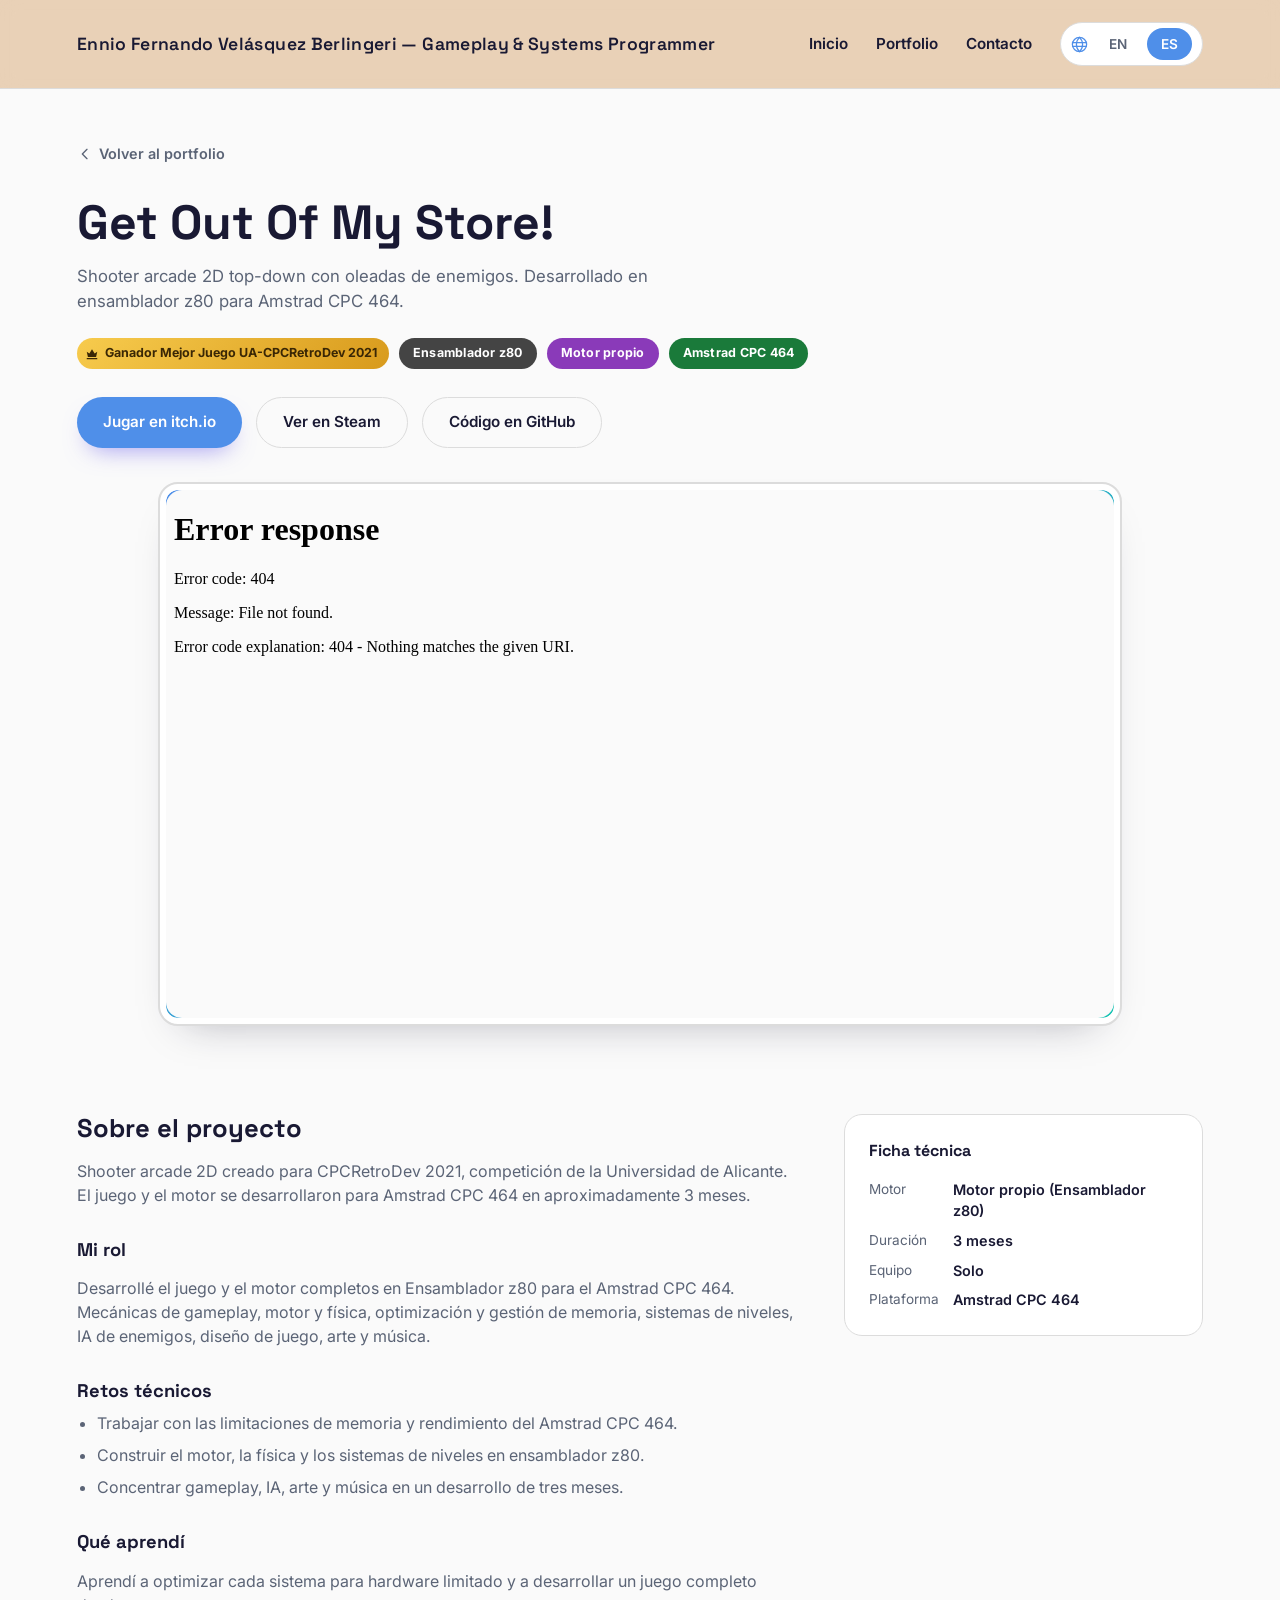
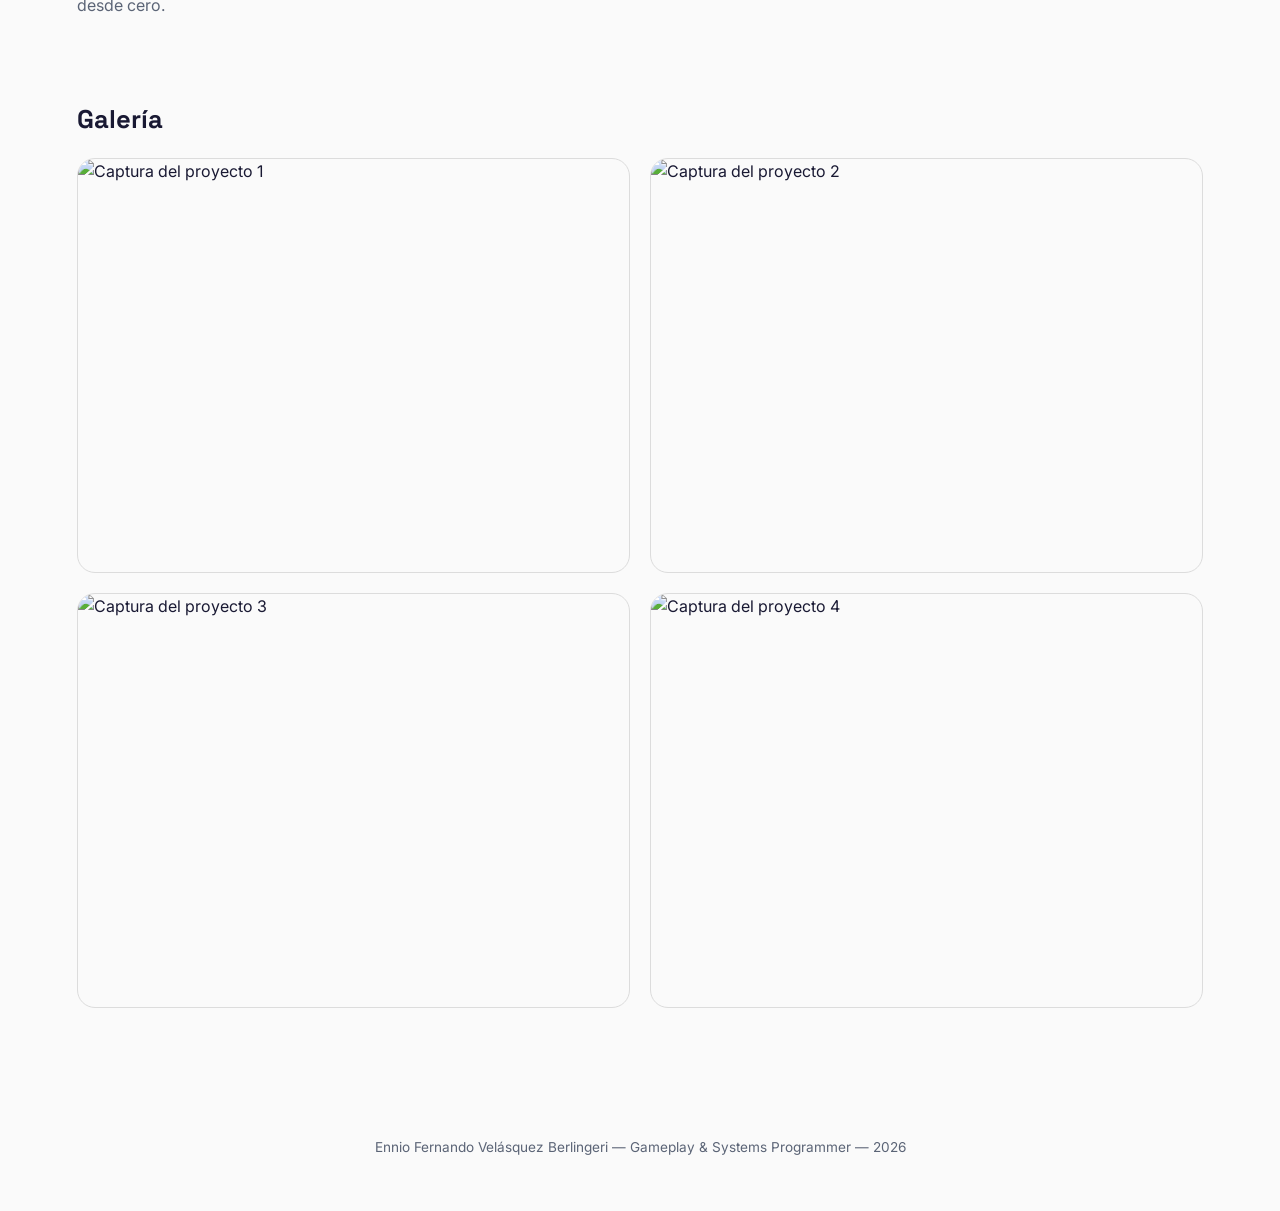
==== project/get-out-of-my-store.html @ 0bcb8247 "game templates" ====
<!DOCTYPE html>
<html lang="es">
<head>
<meta charset="UTF-8">
<meta name="viewport" content="width=device-width, initial-scale=1.0">
<title>Get Out Of My Store! — Ennio F. Velásquez</title>
<link rel="preconnect" href="https://fonts.googleapis.com">
<link rel="preconnect" href="https://fonts.gstatic.com" crossorigin>
<link href="https://fonts.googleapis.com/css2?family=Space+Grotesk:wght@500;600;700&family=Inter:wght@400;500;600&display=swap" rel="stylesheet">
<link rel="stylesheet" href="../style.css">
</head>
<body>

  <header class="topbar">
    <span class="topbar-name">Ennio Fernando Velásquez Berlingeri — Gameplay & Systems Programmer</span>
    <div class="topbar-right">
      <nav class="topbar-nav">
        <a href="../index.html#inicio" data-i18n="nav.inicio">Inicio</a>
        <a href="../index.html#portfolio" data-i18n="nav.portfolio">Portfolio</a>
        <a href="../index.html#contacto" data-i18n="nav.contacto">Contacto</a>
      </nav>
      <div class="lang-switch" role="group" aria-label="Selector de idioma">
        <svg class="lang-icon" viewBox="0 0 24 24" aria-hidden="true">
          <circle cx="12" cy="12" r="9"/>
          <path d="M12 3c2.5 2.4 3.9 5.6 3.9 9s-1.4 6.6-3.9 9c-2.5-2.4-3.9-5.6-3.9-9s1.4-6.6 3.9-9z"/>
          <path d="M3.3 9.5h17.4M3.3 14.5h17.4"/>
        </svg>
        <button type="button" class="lang-option is-active" data-lang="en">EN</button>
        <button type="button" class="lang-option" data-lang="es">ES</button>
      </div>
    </div>
  </header>

  <main>
    <section class="project-hero">
      <a class="back-link" href="../index.html#portfolio">
        <svg class="back-icon" viewBox="0 0 24 24" aria-hidden="true"><path d="M15 5l-7 7 7 7" fill="none" stroke="currentColor" stroke-width="2" stroke-linecap="round" stroke-linejoin="round"/></svg>
        <span data-i18n="project.goms.back">Volver al portfolio</span>
      </a>

      <h1 class="project-title" data-i18n="project.goms.title">Get Out Of My Store!</h1>
      <p class="project-tagline" data-i18n="project.goms.tagline">[¡Ganador al Mejor Juego UA en CPCRetroDev 2021! Shooter arcade 2D top-down con oleadas de enemigos.]</p>

      <div class="project-meta">
        <span class="project-award">
          <svg class="badge-icon" viewBox="0 0 24 24" aria-hidden="true"><path d="M3 19h18v2H3v-2zM3 8l4.5 3L12 4l4.5 7L21 8l-2 9H5L3 8z"/></svg>
          <span data-i18n="project.goms.award">Ganador del Mejor Juego UA en CPCRetroDev 2021</span>
        </span>
        <span class="tech-tag" style="background: #444444;" data-i18n="project.goms.badge">Ensamblador z80</span>
        <span class="tech-tag" style="background: #8a3ab9;">Motor propio</span>
        <span class="tech-tag" style="background: #1a7a3a;">Amstrad CPC 464</span>
      </div>

      <div class="project-links">
        <a class="btn btn-primary" href="#" target="_blank" rel="noopener" data-i18n="project.goms.link.itch">Jugar en itch.io</a>
        <a class="btn btn-outline" href="#" target="_blank" rel="noopener" data-i18n="project.goms.link.steam">Ver en Steam</a>
        <a class="btn btn-outline" href="#" target="_blank" rel="noopener" data-i18n="project.goms.link.github">Código en GitHub</a>
      </div>
    </section>

    <section class="project-video">
      <div class="video-frame">
        <iframe
          src="[LINK_VIDEO_YOUTUBE_EMBED]"
          title="Vídeo del proyecto"
          frameborder="0"
          allow="accelerometer; autoplay; clipboard-write; encrypted-media; gyroscope; picture-in-picture"
          allowfullscreen>
        </iframe>
      </div>
    </section>

    <section class="project-body">
      <div class="project-main">
        <h2 data-i18n="project.goms.about.heading">Sobre el proyecto</h2>
        <p data-i18n="project.goms.about.body">[Párrafo de introducción: qué es el juego, en qué contexto lo hiciste (CPCRetroDev 2021, competición de la UA), y cuánto duró el desarrollo (3 meses).]</p>

        <h3 data-i18n="project.goms.role.heading">Mi rol</h3>
        <p data-i18n="project.goms.role.body">[Desarrollé el juego y el motor completos en Ensamblador z80 para el Amstrad CPC 464. Mecánicas de gameplay, motor y física, optimización y gestión de memoria, sistemas de niveles, IA de enemigos, diseño de juego, arte y música.]</p>

        <h3 data-i18n="project.goms.challenges.heading">Retos técnicos</h3>
        <ul class="project-list">
          <li data-i18n="project.goms.challenges.item1">[Reto 1 — el problema y cómo lo resolviste.]</li>
          <li data-i18n="project.goms.challenges.item2">[Reto 2 — idem.]</li>
          <li data-i18n="project.goms.challenges.item3">[Reto 3 — idem.]</li>
        </ul>

        <h3 data-i18n="project.goms.learned.heading">Qué aprendí</h3>
        <p data-i18n="project.goms.learned.body">[Reflexión breve: qué harías distinto, qué te llevaste para el siguiente proyecto.]</p>
      </div>

      <aside class="project-side">
        <div class="side-card">
          <h4 data-i18n="project.goms.facts.heading">Ficha técnica</h4>
          <dl class="side-facts">
            <dt data-i18n="project.goms.facts.engine.label">Motor</dt>
            <dd data-i18n="project.goms.facts.engine.value">Motor propio (Assembly z80)</dd>
            <dt data-i18n="project.goms.facts.duration.label">Duración</dt>
            <dd data-i18n="project.goms.facts.duration.value">3 meses</dd>
            <dt data-i18n="project.goms.facts.team.label">Equipo</dt>
            <dd data-i18n="project.goms.facts.team.value">Solo</dd>
            <dt data-i18n="project.goms.facts.platform.label">Plataforma</dt>
            <dd data-i18n="project.goms.facts.platform.value">Amstrad CPC 464</dd>
          </dl>
        </div>
      </aside>
    </section>

    <section class="project-gallery">
      <h2 data-i18n="project.goms.gallery.heading">Galería</h2>
      <div class="gallery-grid">
        <img src="[IMAGEN_1]" alt="Captura del proyecto 1" data-i18n-alt="project.goms.gallery.alt1">
        <img src="[IMAGEN_2]" alt="Captura del proyecto 2" data-i18n-alt="project.goms.gallery.alt2">
        <img src="[IMAGEN_3]" alt="Captura del proyecto 3" data-i18n-alt="project.goms.gallery.alt3">
        <img src="[IMAGEN_4]" alt="Captura del proyecto 4" data-i18n-alt="project.goms.gallery.alt4">
      </div>
    </section>
  </main>

  <footer class="site-footer">
    <p data-i18n="footer.text">Ennio — Game Developer</p>
  </footer>

  <script src="../layout.js"></script>
  <script src="../translations.js"></script>
  <script src="../i18n.js"></script>

</body>
</html>
---- style.css ----
:root {
  --bg: #fafafa;
  --surface: #ffffff;
  --ink: #191933;
  --ink-soft: #5b6476;
  --accent: #4f8fe9;
  --accent-ink: #ffffff;
  --accent-2: #17c3b2;
  --border: #dcdcdc;
  --shadow: 0 20px 40px -24px rgba(25, 25, 51, 0.35);
  --radius: 18px;
  --header-h: 84px;
  --font-display: "Space Grotesk", sans-serif;
  --font-body: "Inter", sans-serif;
}

* {
  box-sizing: border-box;
}

html {
  scroll-behavior: smooth;
}

body {
  margin: 0;
  background: var(--bg);
  color: var(--ink);
  font-family: var(--font-body);
  line-height: 1.5;
}

img {
  max-width: 100%;
  display: block;
}

a {
  color: inherit;
}

h1, h2, h3 {
  font-family: var(--font-display);
  margin: 0;
  line-height: 1.15;
}

.mailto {
  color: var(--accent);
  font-weight: 600;
  line-height: 42px;
  vertical-align: middle;
  position: relative;
  left: 56px;
}

/* ---------- Topbar ---------- */

.topbar {
  position: sticky;
  top: 0;
  z-index: 10;
  display: flex;
  align-items: center;
  justify-content: space-between;
  padding: 22px 6vw;
  background: rgb(216 168 116 / 50%);
  backdrop-filter: blur(10px);
  border-bottom: 1px solid var(--border);
}

.topbar-name {
  font-family: var(--font-display);
  font-weight: 600;
  font-size: 1.1rem;
  letter-spacing: 0.02em;
}

.topbar-right {
  display: flex;
  align-items: center;
  gap: 28px;
}

.topbar-nav {
  display: flex;
  gap: 28px;
}

.topbar-nav a {
  text-decoration: none;
  color: var(--ink);
  font-size: 0.95rem;
  font-weight: 600;
  transition: color 0.2s ease;
}

.topbar-nav a:hover {
  color: var(--accent);
}

/* ---------- Selector de idioma ---------- */

.lang-switch {
  display: flex;
  align-items: center;
  gap: 6px;
  padding: 5px 10px 5px 9px;
  border-radius: 999px;
  background: var(--surface);
  border: 1px solid var(--border);
}

.lang-icon {
  width: 19px;
  height: 19px;
  flex-shrink: 0;
  fill: none;
  stroke: var(--accent);
  stroke-width: 1.6;
  stroke-linecap: round;
}

.lang-option {
  border: none;
  background: transparent;
  padding: 8px 14px;
  border-radius: 999px;
  font-family: var(--font-body);
  font-size: 0.85rem;
  font-weight: 600;
  color: var(--ink-soft);
  cursor: pointer;
  transition: background 0.2s ease, color 0.2s ease;
}

.lang-option:hover {
  color: var(--ink);
}

.lang-option.is-active {
  background: var(--accent);
  color: var(--accent-ink);
}

/* ---------- Hero ---------- */

.hero {
  display: flex;
  align-items: center;
  gap: 1vw;
  padding: 3vh 6vw 10vh;
  min-height: 82vh;
  scroll-margin-top: var(--header-h);
}

.hero-text {
  flex: 1 1 400px;
  animation: rise 0.8s ease both;
}

.hero-text h1 {
  font-size: clamp(2.2rem, 4vw, 3.4rem);
  max-width: 14ch;
  color: var(--ink);
}

.hero-subtitle {
  margin-top: 24px;
  max-width: 46ch;
  font-size: 1.08rem;
  color: var(--ink-soft);
}

.hero-actions-wrap {
  margin-top: 34px;
  display: flex;
  align-items: center;
  gap: 20px;
}

.avatar-thumb {
  width: 128px;
  height: 128px;
  border-radius: 50%;
  object-fit: cover;
  border: 3px solid var(--surface);
  box-shadow: var(--shadow);
  flex-shrink: 0;
}

.hero-actions {
  display: flex;
  gap: 16px;
  flex-wrap: wrap;
}

.hero-media {
  flex: 1.3 1 576px;
  animation: rise 0.8s 0.15s ease both;
}

.video-frame {
  position: relative;
  border-radius: var(--radius);
  overflow: hidden;
  aspect-ratio: 16 / 9;
  box-shadow: var(--shadow);
  border: 6px solid var(--surface);
  outline: 2px solid var(--border);
}

.video-title {
  width: 100%;
  text-align: center;
  justify-content: center;
  padding: 10px;
}

.video-frame::before {
  content: "";
  position: absolute;
  inset: -6px;
  border-radius: calc(var(--radius) + 4px);
  padding: 6px;
  background: linear-gradient(135deg, var(--accent), var(--accent-2));
  -webkit-mask: linear-gradient(#000 0 0) content-box, linear-gradient(#000 0 0);
  -webkit-mask-composite: xor;
  mask-composite: exclude;
  z-index: -1;
}

.video-frame iframe {
  width: 100%;
  height: 100%;
  border: 0;
  display: block;
}

@keyframes rise {
  from { opacity: 0; transform: translateY(18px); }
  to { opacity: 1; transform: translateY(0); }
}

/* ---------- Buttons ---------- */

.btn {
  display: inline-flex;
  align-items: center;
  justify-content: center;
  gap: 9px;
  padding: 13px 26px;
  border-radius: 999px;
  font-weight: 600;
  font-size: 0.95rem;
  text-decoration: none;
  transition: transform 0.2s ease, box-shadow 0.2s ease, background 0.2s ease;
  cursor: pointer;
  border: none;
}

.btn-icon {
  width: 17px;
  height: 17px;
  fill: currentColor;
  flex-shrink: 0;
}

.btn-primary {
  background: var(--accent);
  color: var(--accent-ink);
  box-shadow: 0 12px 24px -12px rgba(91, 79, 233, 0.6);
}

.btn-primary:hover {
  transform: translateY(-2px);
  box-shadow: 0 16px 28px -12px rgba(91, 79, 233, 0.75);
}

.btn-outline {
  background: transparent;
  color: var(--ink);
  border: 1.5px solid var(--border);
}

.btn-outline:hover {
  border-color: var(--accent);
  color: var(--accent);
  transform: translateY(-2px);
}

/* ---------- Portfolio ---------- */

.portfolio {
  padding: 6vh 6vw 10vh;
  scroll-margin-top: var(--header-h);
}

.portfolio h2 {
  font-size: clamp(1.8rem, 2.6vw, 2.4rem);
  margin-bottom: 40px;
}

.grid {
  display: grid;
  grid-template-columns: repeat(4, 1fr);
  gap: 28px;
}

.card {
  background: var(--surface);
  border-radius: var(--radius);
  overflow: hidden;
  border: 1px solid var(--border);
  transition: transform 0.25s ease, box-shadow 0.25s ease, border-color 0.25s ease;
  display: flex;
  flex-direction: column;
  text-decoration: none;
  color: inherit;
  cursor: pointer;
}

.card:hover {
  transform: translateY(-6px);
  box-shadow: var(--shadow);
  border-color: var(--accent);
}

.card:focus-visible {
  outline: 3px solid var(--accent);
  outline-offset: 3px;
}

.card-image {
  position: relative;
  aspect-ratio: 4 / 3;
  overflow: hidden;
}

.badge-winner {
  position: absolute;
  top: 14px;
  left: 14px;
  z-index: 2;
  display: inline-flex;
  align-items: center;
  gap: 6px;
  padding: 6px 12px 6px 8px;
  border-radius: 999px;
  background: linear-gradient(135deg, #f7cb4d, #d89a1c);
  color: #3a2705;
  font-size: 0.85rem;
  font-weight: 600;
  box-shadow: 0 10px 18px -10px rgba(0, 0, 0, 0.45);
}

.badge-icon {
  width: 14px;
  height: 14px;
  flex-shrink: 0;
  fill: #3a2705;
}

.badge-tag {
  position: absolute;
  bottom: 14px;
  right: 14px;
  z-index: 2;
  padding: 5px 12px;
  border-radius: 999px;
  font-size: 1rem;
  font-weight: 700;
  letter-spacing: 0.02em;
  color: #ffffff;
  box-shadow: 0 8px 16px -8px rgba(0, 0, 0, 0.45);
}

.badge-tag-secondary {
  right: auto;
  right: 82px;
}

.card-image img {
  width: 100%;
  height: 100%;
  object-fit: cover;
  transition: transform 0.4s ease;
}

.card:hover .card-image img {
  transform: scale(1.06);
}

.card-body {
  padding: 18px 20px 22px;
}

.card-body h3 {
  font-size: 1.05rem;
  margin-bottom: 8px;
}

.card-body p {
  margin: 0;
  font-size: 0.92rem;
  color: var(--ink-soft);
}

/* ---------- Contact ---------- */

.contact {
  padding: 6vh 6vw 12vh;
  scroll-margin-top: var(--header-h);
}

.contact-inner {
  max-width: 560px;
  margin: 0 auto;
  background: var(--surface);
  border: 1px solid var(--border);
  border-radius: var(--radius);
  padding: 48px clamp(24px, 5vw, 56px);
  text-align: center;
}

.contact h2 {
  font-size: clamp(1.8rem, 2.6vw, 2.2rem);
}

.contact-subtitle {
  margin-top: 12px;
  color: var(--ink-soft);
}

.contact-form {
  margin-top: 32px;
  display: flex;
  flex-direction: column;
  gap: 18px;
  text-align: left;
}

.field {
  display: flex;
  flex-direction: column;
  gap: 8px;
}

.field label {
  font-size: 0.85rem;
  font-weight: 500;
  color: var(--ink-soft);
}

.field input,
.field textarea {
  font-family: var(--font-body);
  font-size: 0.95rem;
  padding: 12px 14px;
  border-radius: 10px;
  border: 1.5px solid var(--border);
  background: var(--bg);
  color: var(--ink);
  resize: vertical;
  transition: border-color 0.2s ease, box-shadow 0.2s ease;
}

.field input:focus,
.field textarea:focus {
  outline: none;
  border-color: var(--accent);
  box-shadow: 0 0 0 4px rgba(91, 79, 233, 0.15);
}

.field input.field-invalid,
.field textarea.field-invalid {
  border-color: #d6455a;
}

.field-error {
  font-size: 0.78rem;
  color: #d6455a;
}

.form-status {
  margin: 4px 0 0;
  font-size: 0.9rem;
  min-height: 1.2em;
}

.form-status--success {
  color: var(--accent-2);
  font-weight: 600;
}

.contact-form .btn {
  align-self: flex-start;
  margin-top: 6px;
}

/* ---------- Footer ---------- */

.site-footer {
  padding: 26px 6vw 40px;
  text-align: center;
  color: var(--ink-soft);
  font-size: 0.85rem;
}

/* ---------- Página de proyecto individual ---------- */

.back-link {
  display: inline-flex;
  align-items: center;
  gap: 6px;
  color: var(--ink-soft);
  text-decoration: none;
  font-weight: 600;
  font-size: 0.9rem;
  margin-bottom: 30px;
  transition: color 0.2s ease;
}

.back-link:hover {
  color: var(--accent);
}

.back-icon {
  width: 16px;
  height: 16px;
}

.project-hero {
  padding: 6vh 6vw 4vh;
  scroll-margin-top: var(--header-h);
}

.project-title {
  font-family: var(--font-display);
  font-size: clamp(2rem, 4vw, 3rem);
  max-width: 20ch;
}

.project-tagline {
  margin-top: 14px;
  max-width: 60ch;
  font-size: 1.05rem;
  color: var(--ink-soft);
}

.project-meta {
  margin-top: 24px;
  display: flex;
  gap: 10px;
  flex-wrap: wrap;
}

.tech-tag {
  padding: 6px 14px;
  border-radius: 999px;
  font-size: 0.78rem;
  font-weight: 700;
  letter-spacing: 0.02em;
  color: #ffffff;
}

.project-award {
  display: inline-flex;
  align-items: center;
  gap: 6px;
  padding: 6px 12px 6px 8px;
  border-radius: 999px;
  background: linear-gradient(135deg, #f7cb4d, #d89a1c);
  color: #3a2705;
  font-size: 0.78rem;
  font-weight: 700;
}

.project-links {
  margin-top: 28px;
  display: flex;
  gap: 14px;
  flex-wrap: wrap;
}

.project-video {
  padding: 0 6vw 6vh;
}

.project-video .video-frame {
  max-width: 960px;
  margin: 0 auto;
}

.project-body {
  padding: 4vh 6vw 8vh;
  display: grid;
  grid-template-columns: 2fr 1fr;
  gap: 48px;
  align-items: start;
}

.project-main h2 {
  font-size: 1.6rem;
  margin-top: 0;
}

.project-main h3 {
  font-size: 1.15rem;
  margin-top: 32px;
  margin-bottom: 10px;
}

.project-main p {
  color: var(--ink-soft);
}

.project-list {
  margin: 0;
  padding-left: 20px;
  color: var(--ink-soft);
  display: flex;
  flex-direction: column;
  gap: 8px;
}

.project-side {
  position: sticky;
  top: calc(var(--header-h) + 24px);
}

.side-card {
  background: var(--surface);
  border: 1px solid var(--border);
  border-radius: var(--radius);
  padding: 24px;
}

.side-card h4 {
  font-family: var(--font-display);
  margin: 0 0 16px;
  font-size: 1rem;
}

.side-facts {
  margin: 0;
  display: grid;
  grid-template-columns: auto 1fr;
  gap: 8px 14px;
}

.side-facts dt {
  color: var(--ink-soft);
  font-size: 0.85rem;
}

.side-facts dd {
  margin: 0;
  font-weight: 600;
  font-size: 0.9rem;
}

.project-gallery {
  padding: 0 6vw 10vh;
}

.project-gallery h2 {
  font-size: 1.6rem;
  margin-bottom: 24px;
}

.gallery-grid {
  display: grid;
  grid-template-columns: repeat(2, 1fr);
  gap: 20px;
}

.gallery-grid img {
  width: 100%;
  aspect-ratio: 4 / 3;
  object-fit: cover;
  border-radius: var(--radius);
  border: 1px solid var(--border);
  transition: transform 0.3s ease;
}

.gallery-grid img:hover {
  transform: scale(1.02);
}

/* ---------- Responsive ---------- */

@media (max-width: 900px) {
  .hero {
    flex-direction: column;
    align-items: stretch;
    text-align: left;
    padding-top: 6vh;
    min-height: auto;
    padding-bottom: 1vh;
  }

  .hero-media {
    margin-top: 30px;
  }

  .hero-text,
  .hero-media {
    flex: 1 1 auto;
  }

  .hero-actions-wrap {
    flex-direction: column;
    align-items: flex-start;
    gap: 16px;
  }

  .grid {
    grid-template-columns: repeat(2, 1fr);
  }

  .project-body {
    grid-template-columns: 1fr;
  }

  .project-side {
    position: static;
  }
}

@media (max-width: 640px) {
  .topbar {
    flex-direction: column;
    align-items: flex-start;
    gap: 14px;
    padding: 16px 5vw;
  }

  .topbar-name {
    font-size: 0.92rem;
  }

  .topbar-right {
    width: 100%;
    justify-content: space-between;
    gap: 16px;
  }

  .topbar-nav {
    gap: 16px;
  }

  .contact-inner {
    padding: 36px 24px;
  }
}

@media (max-width: 450px) {
  .grid {
    grid-template-columns: 1fr;
  }

  .gallery-grid {
    grid-template-columns: 1fr;
  }
}

@media (prefers-reduced-motion: reduce) {
  * {
    animation: none !important;
    transition: none !important;
  }
}


.copy-email-slot {
  display: inline-block;
  width: 122px;
  text-align: left;
  vertical-align: middle;
  position: relative;
  left: 64px;
}

.copy-email {
  display: inline-flex;
  align-items: center;
  justify-content: center;
  width: 42px;
  height: 42px;
  padding: 0;
  border: 1px solid var(--border);
  border-radius: 50%;
  background: var(--surface);
  color: var(--accent);
  cursor: pointer;
  position: relative;
  top: 0;
  vertical-align: middle;
  transition: width 0.2s ease, border-color 0.2s ease, background 0.2s ease, color 0.2s ease;
}

.copy-email:hover {
  border-color: var(--accent);
  background: var(--accent);
  color: var(--accent-ink);
}

.copy-icon .copy-front {
  fill: var(--surface);
}

.copy-email:hover .copy-icon .copy-front {
  fill: var(--accent);
}

.copy-email:focus-visible {
  outline: 3px solid rgb(79 143 233 / 35%);
  outline-offset: 3px;
}

.copy-email.is-copied {
  width: auto;
  min-width: 112px;
  padding: 0 16px;
  border-radius: 999px;
  background: var(--accent-2);
  border-color: var(--accent-2);
  color: var(--accent-ink);
}

.copy-icon {
  width: 19px;
  height: 19px;
  fill: none;
  stroke: currentColor;
  stroke-width: 2;
  stroke-linecap: round;
  stroke-linejoin: round;
  flex-shrink: 0;
}

.copy-label {
  position: absolute;
  width: 1px;
  height: 1px;
  padding: 0;
  margin: -1px;
  overflow: hidden;
  clip: rect(0, 0, 0, 0);
  white-space: nowrap;
  border: 0;
}

.copy-email.is-copied .copy-icon {
  display: none;
}

.copy-email.is-copied .copy-label {
  position: static;
  width: auto;
  height: auto;
  margin: 0;
  overflow: visible;
  clip: auto;
  white-space: normal;
}
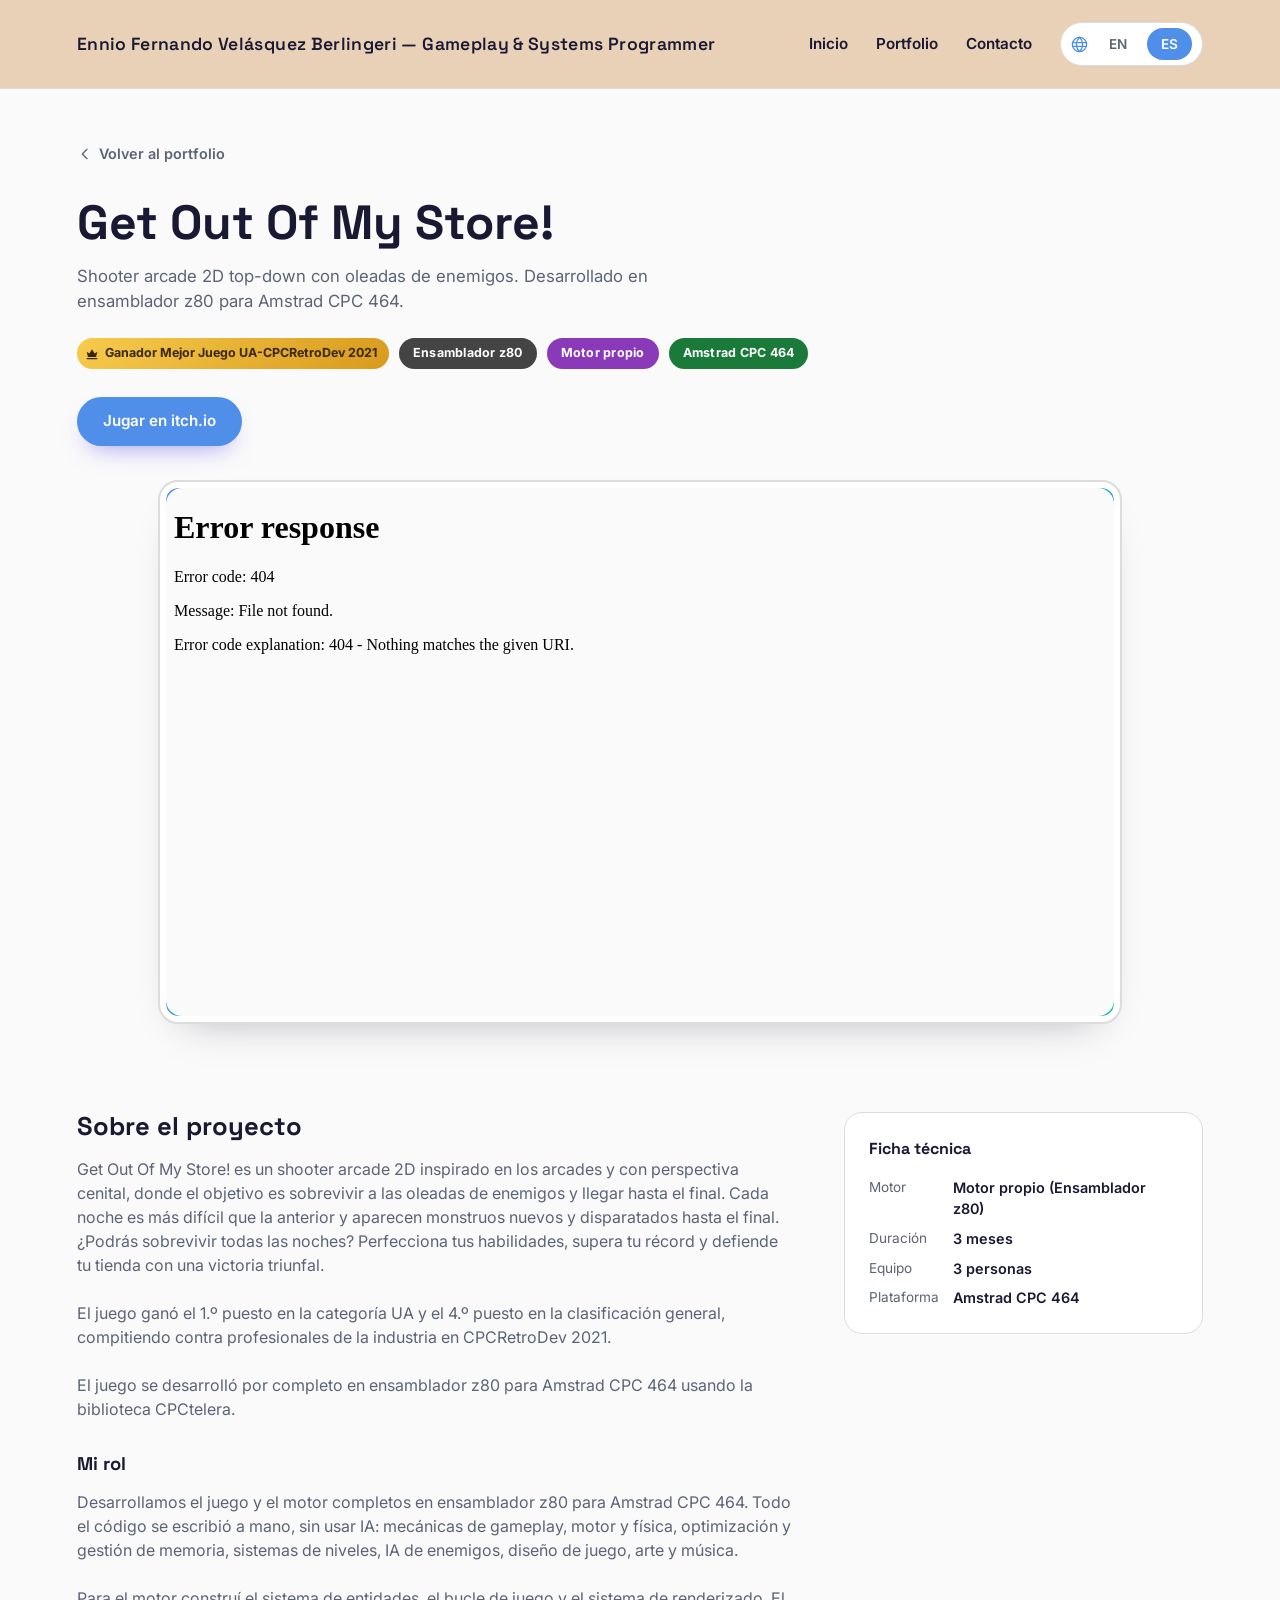
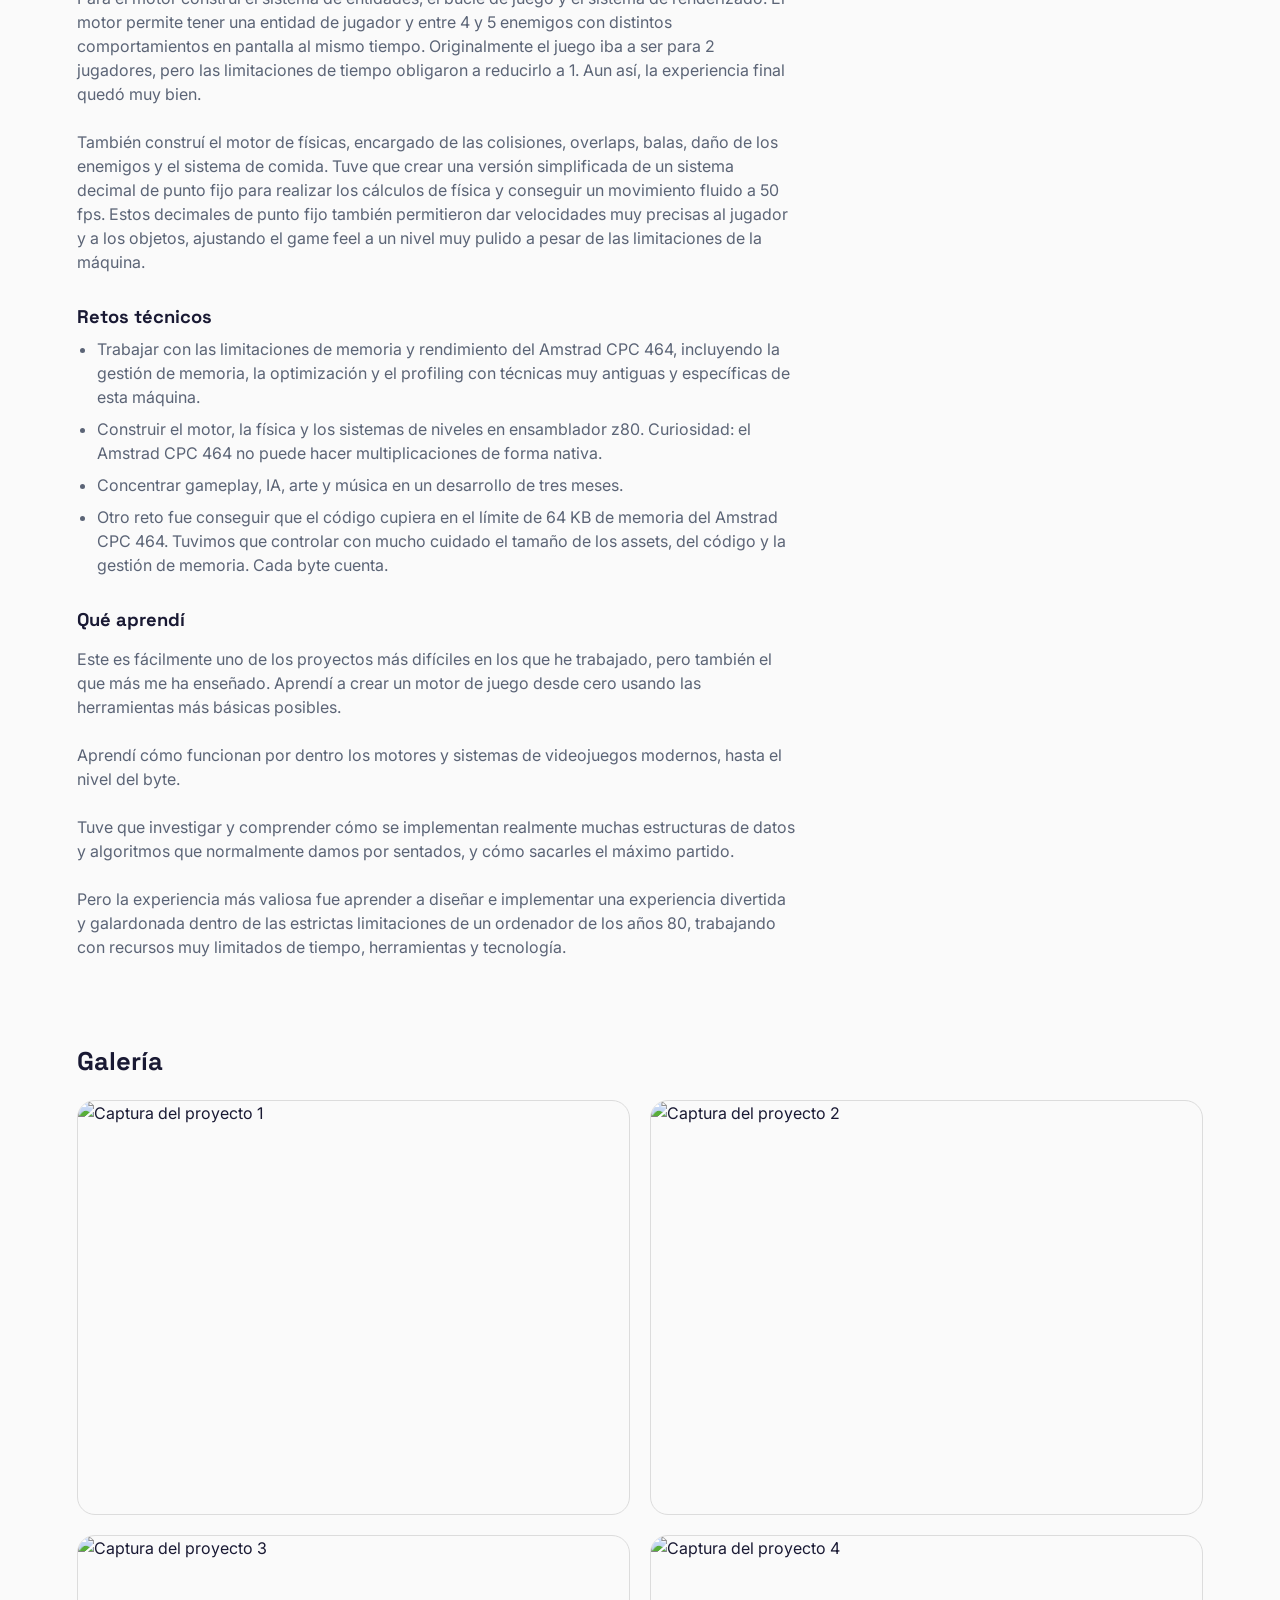
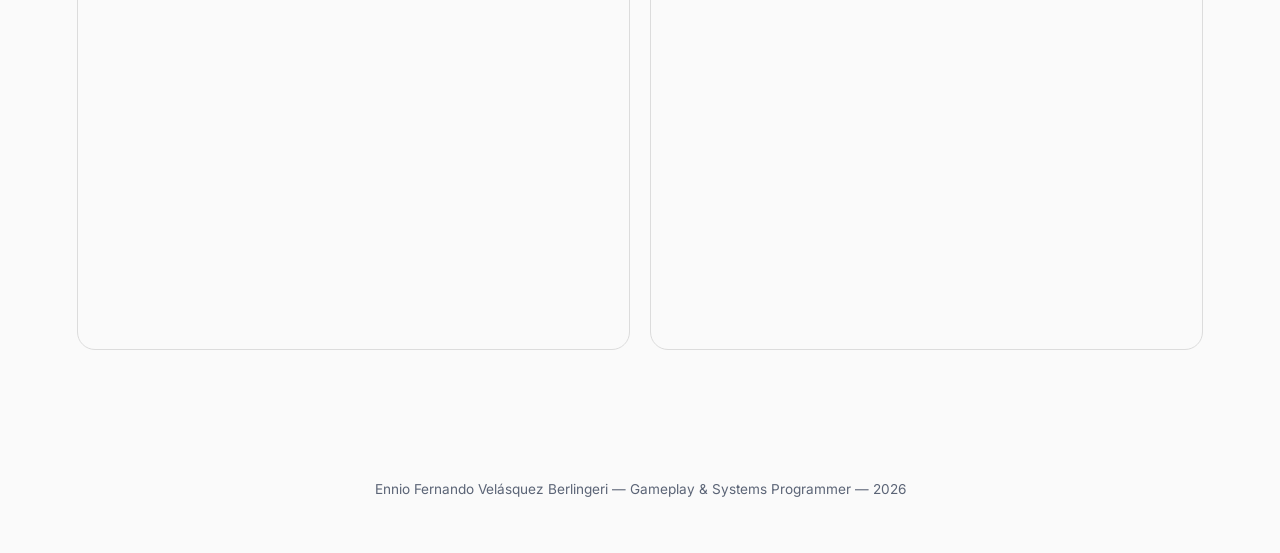
==== commit a201e570: "gooms project info" ====
--- a/project/get-out-of-my-store.html
+++ b/project/get-out-of-my-store.html
@@ -47,14 +47,13 @@
           <span data-i18n="project.goms.award">Ganador del Mejor Juego UA en CPCRetroDev 2021</span>
         </span>
         <span class="tech-tag" style="background: #444444;" data-i18n="project.goms.badge">Ensamblador z80</span>
-        <span class="tech-tag" style="background: #8a3ab9;">Motor propio</span>
+        <span class="tech-tag" style="background: #8a3ab9;" data-i18n="project.goms.facts.engine.badge">Motor propio</span>
         <span class="tech-tag" style="background: #1a7a3a;">Amstrad CPC 464</span>
       </div>
 
       <div class="project-links">
-        <a class="btn btn-primary" href="#" target="_blank" rel="noopener" data-i18n="project.goms.link.itch">Jugar en itch.io</a>
-        <a class="btn btn-outline" href="#" target="_blank" rel="noopener" data-i18n="project.goms.link.steam">Ver en Steam</a>
-        <a class="btn btn-outline" href="#" target="_blank" rel="noopener" data-i18n="project.goms.link.github">Código en GitHub</a>
+        <a class="btn btn-primary" href="https://pyrobombastic-games.itch.io/get-out-of-my-store" target="_blank" data-i18n="project.goms.link.itch">Jugar en itch.io</a>
+        <!--a class="btn btn-outline" href="https://github.com/ABPMultimediaUA/pyrobombastic_z80" target="_blank" data-i18n="project.goms.link.github">Código en GitHub</a-->
       </div>
     </section>
 
@@ -83,6 +82,7 @@
           <li data-i18n="project.goms.challenges.item1">[Reto 1 — el problema y cómo lo resolviste.]</li>
           <li data-i18n="project.goms.challenges.item2">[Reto 2 — idem.]</li>
           <li data-i18n="project.goms.challenges.item3">[Reto 3 — idem.]</li>
+          <li data-i18n="project.goms.challenges.item4">[Reto 4 — idem.]</li>
         </ul>
 
         <h3 data-i18n="project.goms.learned.heading">Qué aprendí</h3>
@@ -124,6 +124,7 @@
   <script src="../layout.js"></script>
   <script src="../translations.js"></script>
   <script src="../i18n.js"></script>
+  <script src="../project-achievements.js"></script>
 
 </body>
 </html>
--- a/style.css
+++ b/style.css
@@ -143,6 +143,66 @@
   color: var(--accent-ink);
 }
 
+.achievement-toggle {
+  display: inline-flex;
+  align-items: center;
+  gap: 7px;
+  color: var(--ink-soft);
+  font-size: 0.78rem;
+  font-weight: 600;
+  cursor: pointer;
+  user-select: none;
+}
+
+.achievement-toggle-icon {
+  width: 22px;
+  height: 22px;
+  fill: #111111;
+}
+
+.achievement-toggle input {
+  position: absolute;
+  opacity: 0;
+  pointer-events: none;
+}
+
+.achievement-toggle-track {
+  position: relative;
+  width: 30px;
+  height: 17px;
+  border: 1px solid var(--border);
+  border-radius: 999px;
+  background: var(--border);
+  transition: background 0.2s ease, border-color 0.2s ease;
+}
+
+.achievement-toggle-track::after {
+  content: "";
+  position: absolute;
+  top: 2px;
+  left: 2px;
+  width: 11px;
+  height: 11px;
+  border-radius: 50%;
+  background: var(--surface);
+  box-shadow: 0 1px 3px rgb(25 25 51 / 25%);
+  transition: transform 0.2s ease;
+}
+
+.achievement-toggle input:checked + .achievement-toggle-track {
+  border-color: var(--accent-2);
+  background: var(--accent-2);
+}
+
+.achievement-toggle input:checked + .achievement-toggle-track::after {
+  transform: translateX(13px);
+}
+
+.achievement-toggle input:focus-visible + .achievement-toggle-track {
+  outline: 3px solid rgb(79 143 233 / 35%);
+  outline-offset: 3px;
+}
+
 /* ---------- Hero ---------- */
 
 .hero {
@@ -235,6 +295,103 @@
   height: 100%;
   border: 0;
   display: block;
+}
+
+.achievement-toast {
+  position: fixed;
+  top: calc(var(--header-h) + 12px);
+  right: 24px;
+  z-index: 30;
+  display: flex;
+  align-items: center;
+  gap: 14px;
+  width: min(360px, calc(100vw - 32px));
+  padding: 14px 18px 14px 14px;
+  border: 1px solid rgb(255 255 255 / 35%);
+  border-radius: 8px;
+  background: linear-gradient(135deg, #45ad7d, #25845f);
+  color: #ffffff;
+  box-shadow: 0 16px 34px -16px rgb(0 0 0 / 65%);
+  animation: achievement-in 0.45s cubic-bezier(0.2, 0.9, 0.25, 1.2) both;
+}
+
+.achievement-toast.is-leaving {
+  animation: achievement-out 0.35s ease both;
+}
+
+.achievement-toast--gold {
+  background: linear-gradient(135deg, #f7cb4d, #d89a1c);
+  border-color: rgb(58 39 5 / 35%);
+  color: #3a2705;
+}
+
+.achievement-toast--gold .achievement-icon {
+  border-color: #3a2705;
+  background: rgb(255 255 255 / 24%);
+}
+
+.achievement-toast--gold .achievement-copy small,
+.achievement-toast--gold .achievement-copy span {
+  color: rgb(58 39 5 / 78%);
+}
+
+.achievement-icon {
+  display: grid;
+  place-items: center;
+  width: 38px;
+  height: 38px;
+  flex: 0 0 38px;
+  border: 2px solid #f7cb4d;
+  border-radius: 8px;
+  background: rgb(255 255 255 / 10%);
+  color: #f7cb4d;
+}
+
+.achievement-icon svg {
+  width: 25px;
+  height: 25px;
+  fill: currentColor;
+}
+
+.achievement-toast--gold .achievement-icon {
+  border-color: #111111;
+  color: #111111;
+}
+
+.achievement-copy {
+  display: grid;
+  gap: 2px;
+  min-width: 0;
+}
+
+.achievement-copy strong {
+  font-family: var(--font-display);
+  font-size: 1rem;
+  letter-spacing: 0.02em;
+}
+
+.achievement-copy small {
+  color: #ffffff;
+  font-size: 0.68rem;
+  font-weight: 700;
+  letter-spacing: 0.12em;
+  text-transform: uppercase;
+}
+
+.achievement-copy span {
+  color: rgb(255 255 255 / 78%);
+  font-size: 0.86rem;
+  white-space: pre-line;
+}
+
+@keyframes achievement-in {
+  from { opacity: 0; transform: translateX(115%); }
+  to { opacity: 1; transform: translateX(0); }
+}
+
+@keyframes achievement-out {
+  from { opacity: 1; transform: translateX(0); }
+  to { opacity: 0; transform: translateX(115%); }
 }
 
 @keyframes rise {
@@ -507,6 +664,25 @@
   font-size: 0.85rem;
 }
 
+.reset-achievements {
+  margin-top: 10px;
+  border: 0;
+  padding: 2px 5px;
+  background: transparent;
+  color: var(--ink-soft);
+  font: inherit;
+  font-size: 0.7rem;
+  opacity: 0.38;
+  cursor: pointer;
+  transition: opacity 0.2s ease, color 0.2s ease;
+}
+
+.reset-achievements:hover,
+.reset-achievements:focus-visible {
+  color: var(--accent);
+  opacity: 1;
+}
+
 /* ---------- Página de proyecto individual ---------- */
 
 .back-link {
@@ -546,6 +722,7 @@
   max-width: 60ch;
   font-size: 1.05rem;
   color: var(--ink-soft);
+  white-space: pre-line;
 }
 
 .project-meta {
@@ -613,6 +790,7 @@
 
 .project-main p {
   color: var(--ink-soft);
+  white-space: pre-line;
 }
 
 .project-list {
@@ -622,6 +800,10 @@
   display: flex;
   flex-direction: column;
   gap: 8px;
+}
+
+.project-list li {
+  white-space: pre-line;
 }
 
 .project-side {
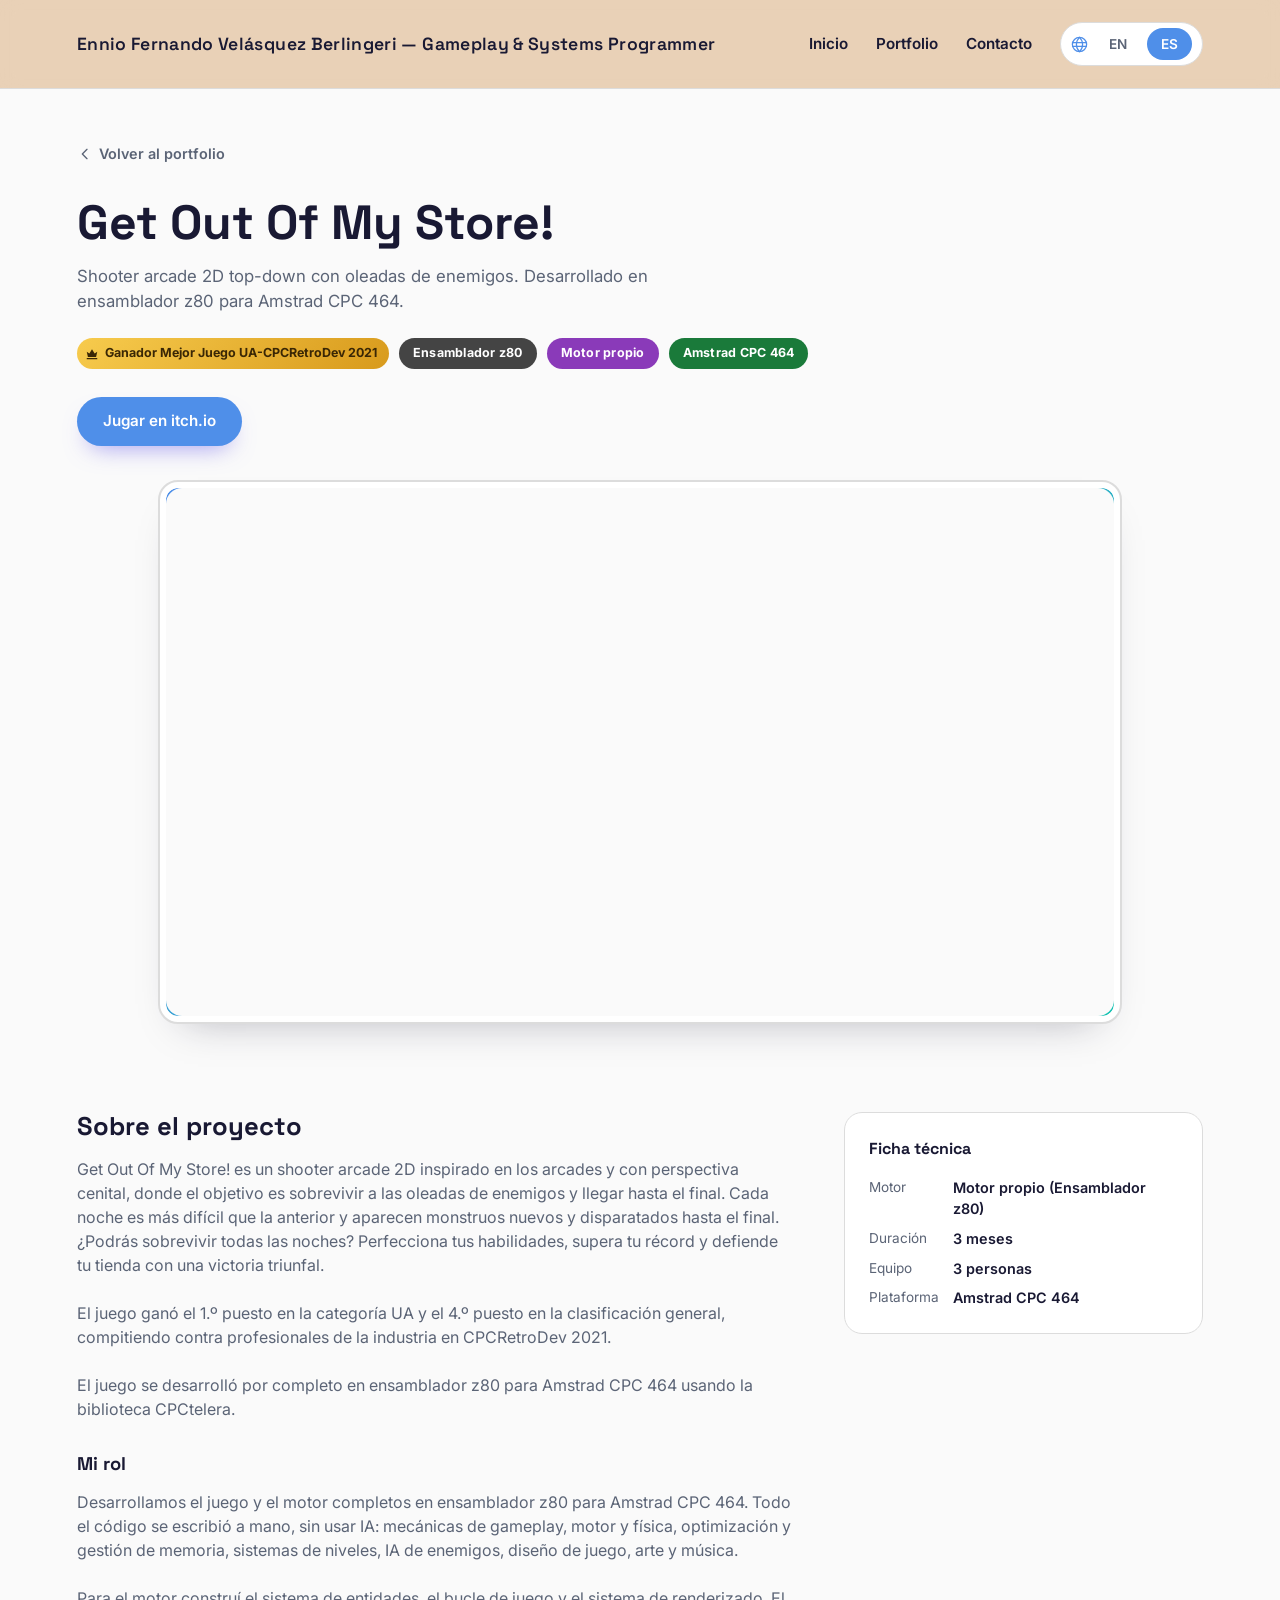
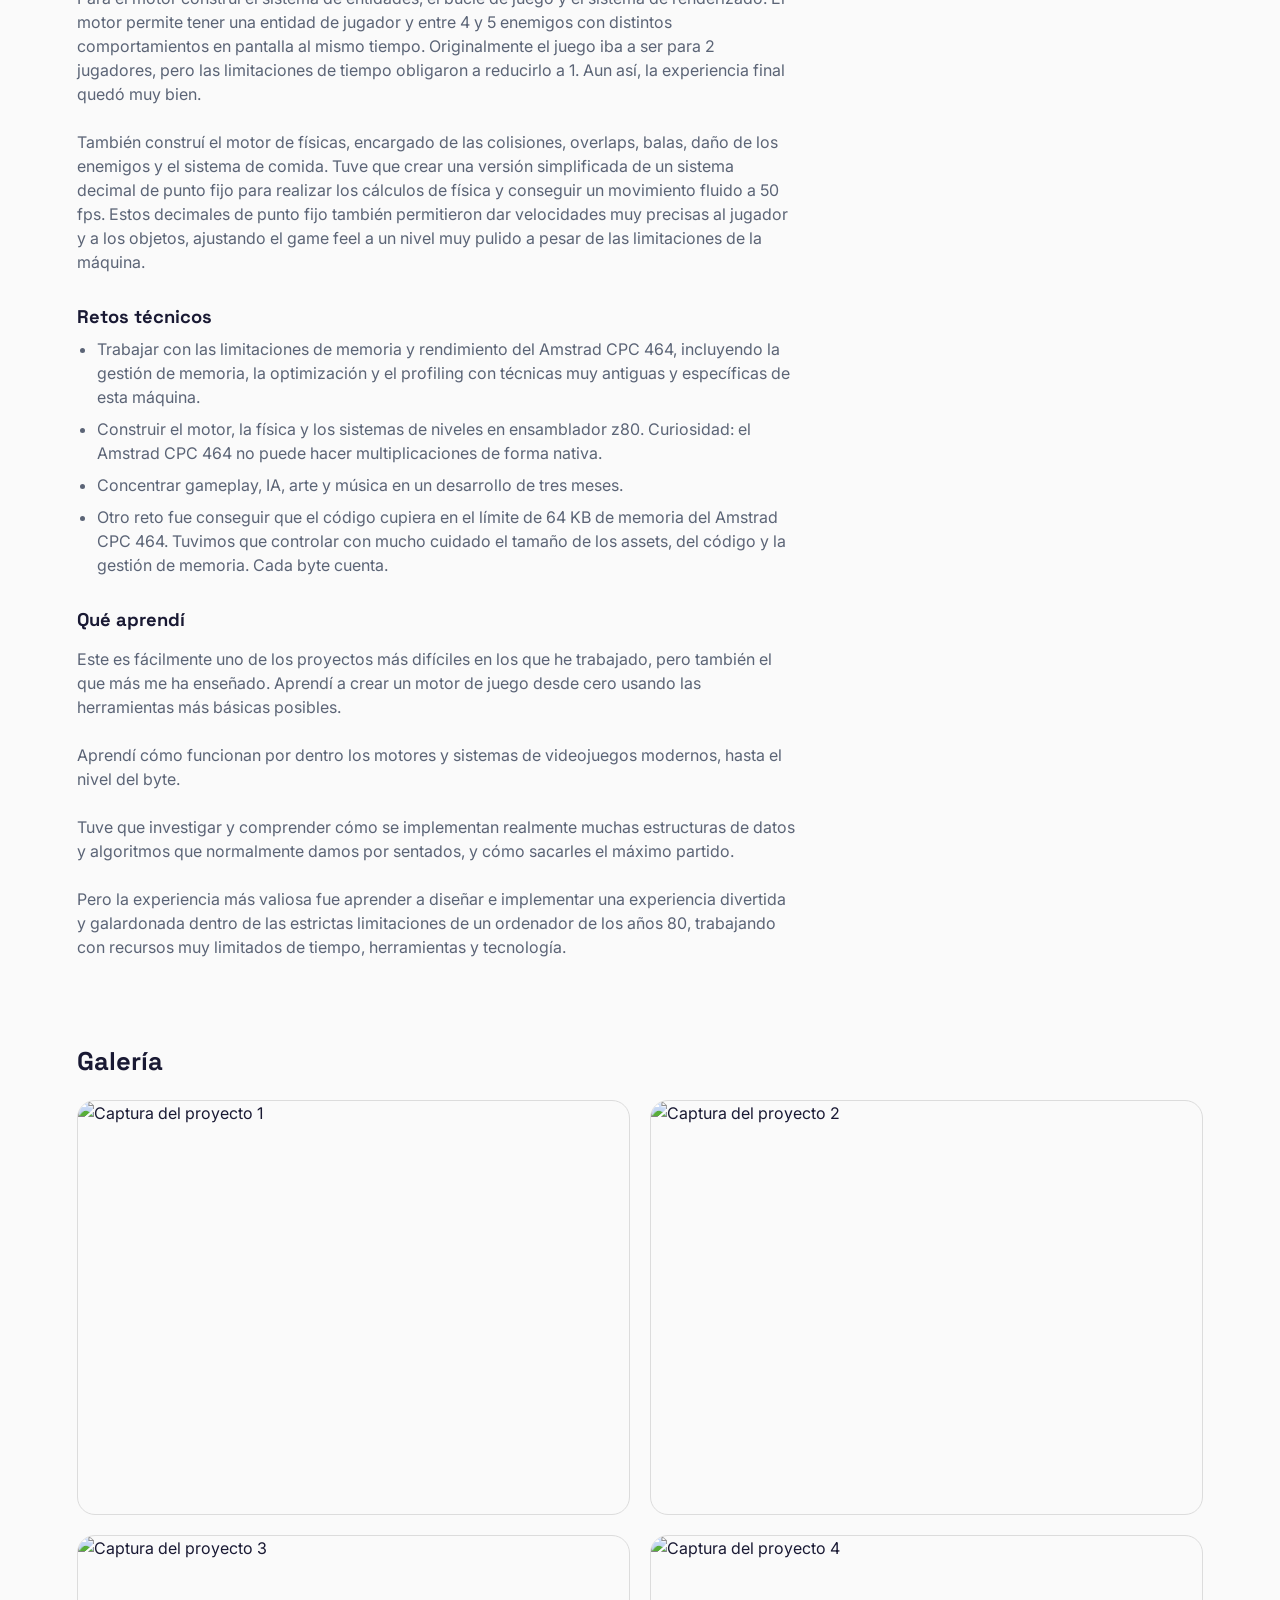
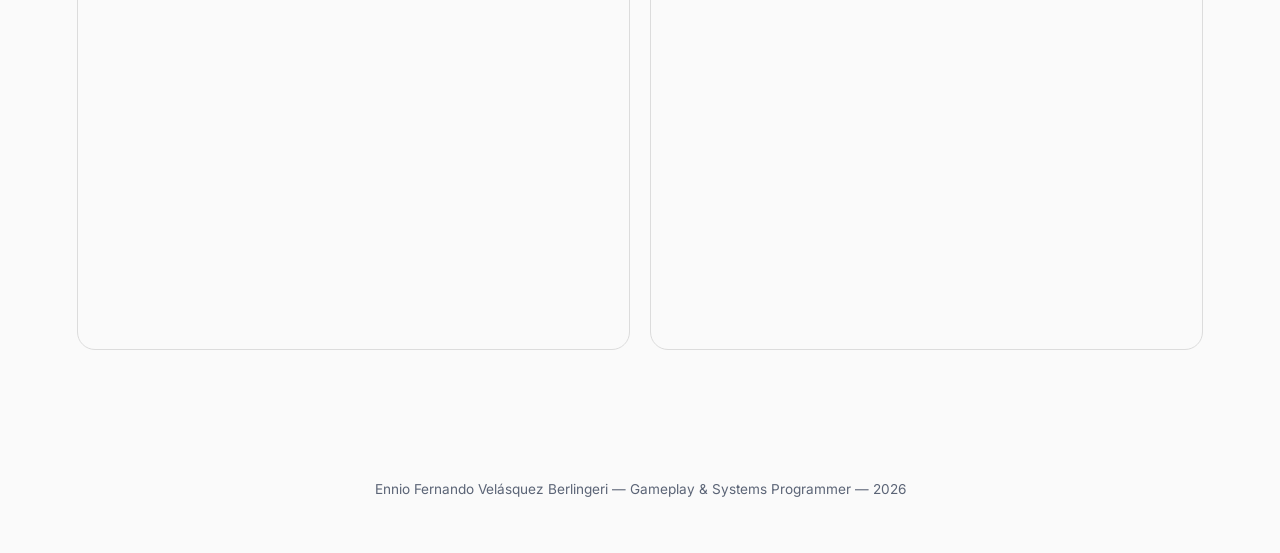
==== commit 80f1627f: "youtube video for gooms" ====
--- a/project/get-out-of-my-store.html
+++ b/project/get-out-of-my-store.html
@@ -60,7 +60,7 @@
     <section class="project-video">
       <div class="video-frame">
         <iframe
-          src="[LINK_VIDEO_YOUTUBE_EMBED]"
+          src="https://www.youtube.com/watch?v=sbs7ZVag0Nc"
           title="Vídeo del proyecto"
           frameborder="0"
           allow="accelerometer; autoplay; clipboard-write; encrypted-media; gyroscope; picture-in-picture"
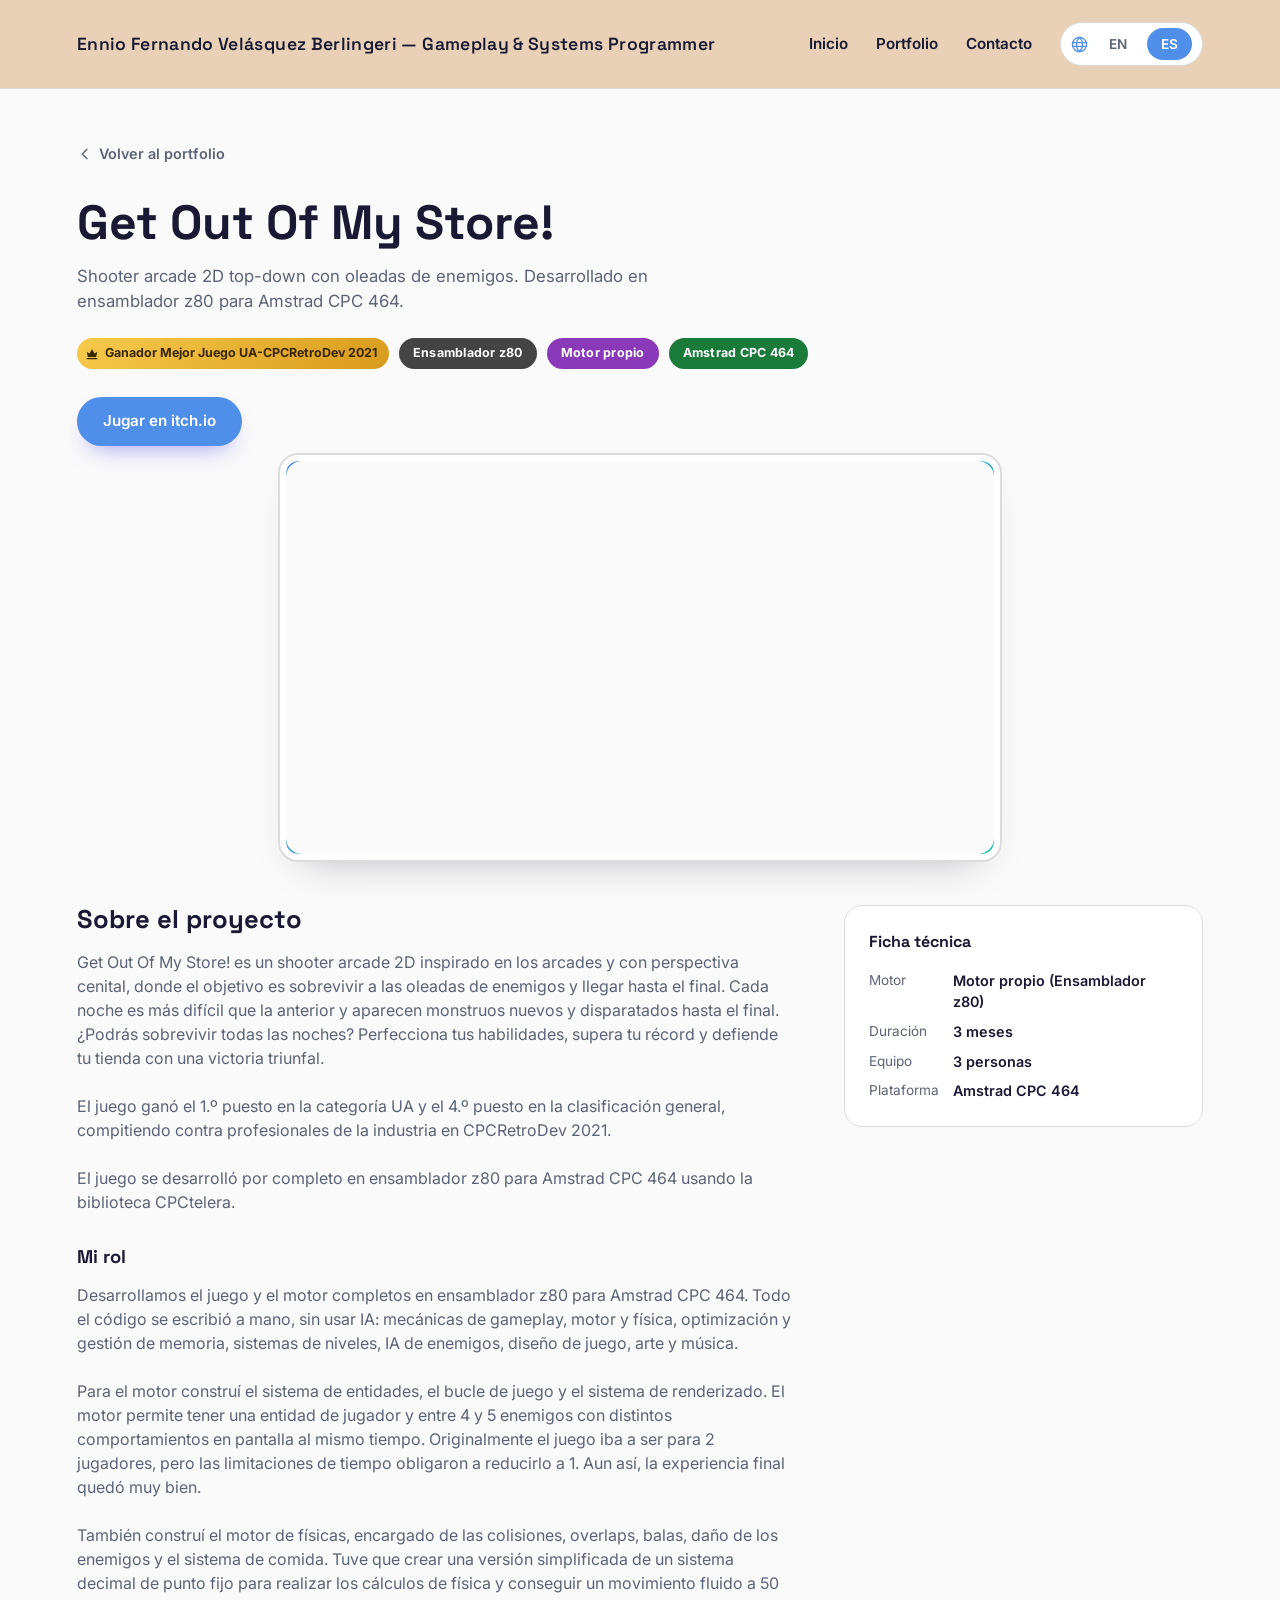
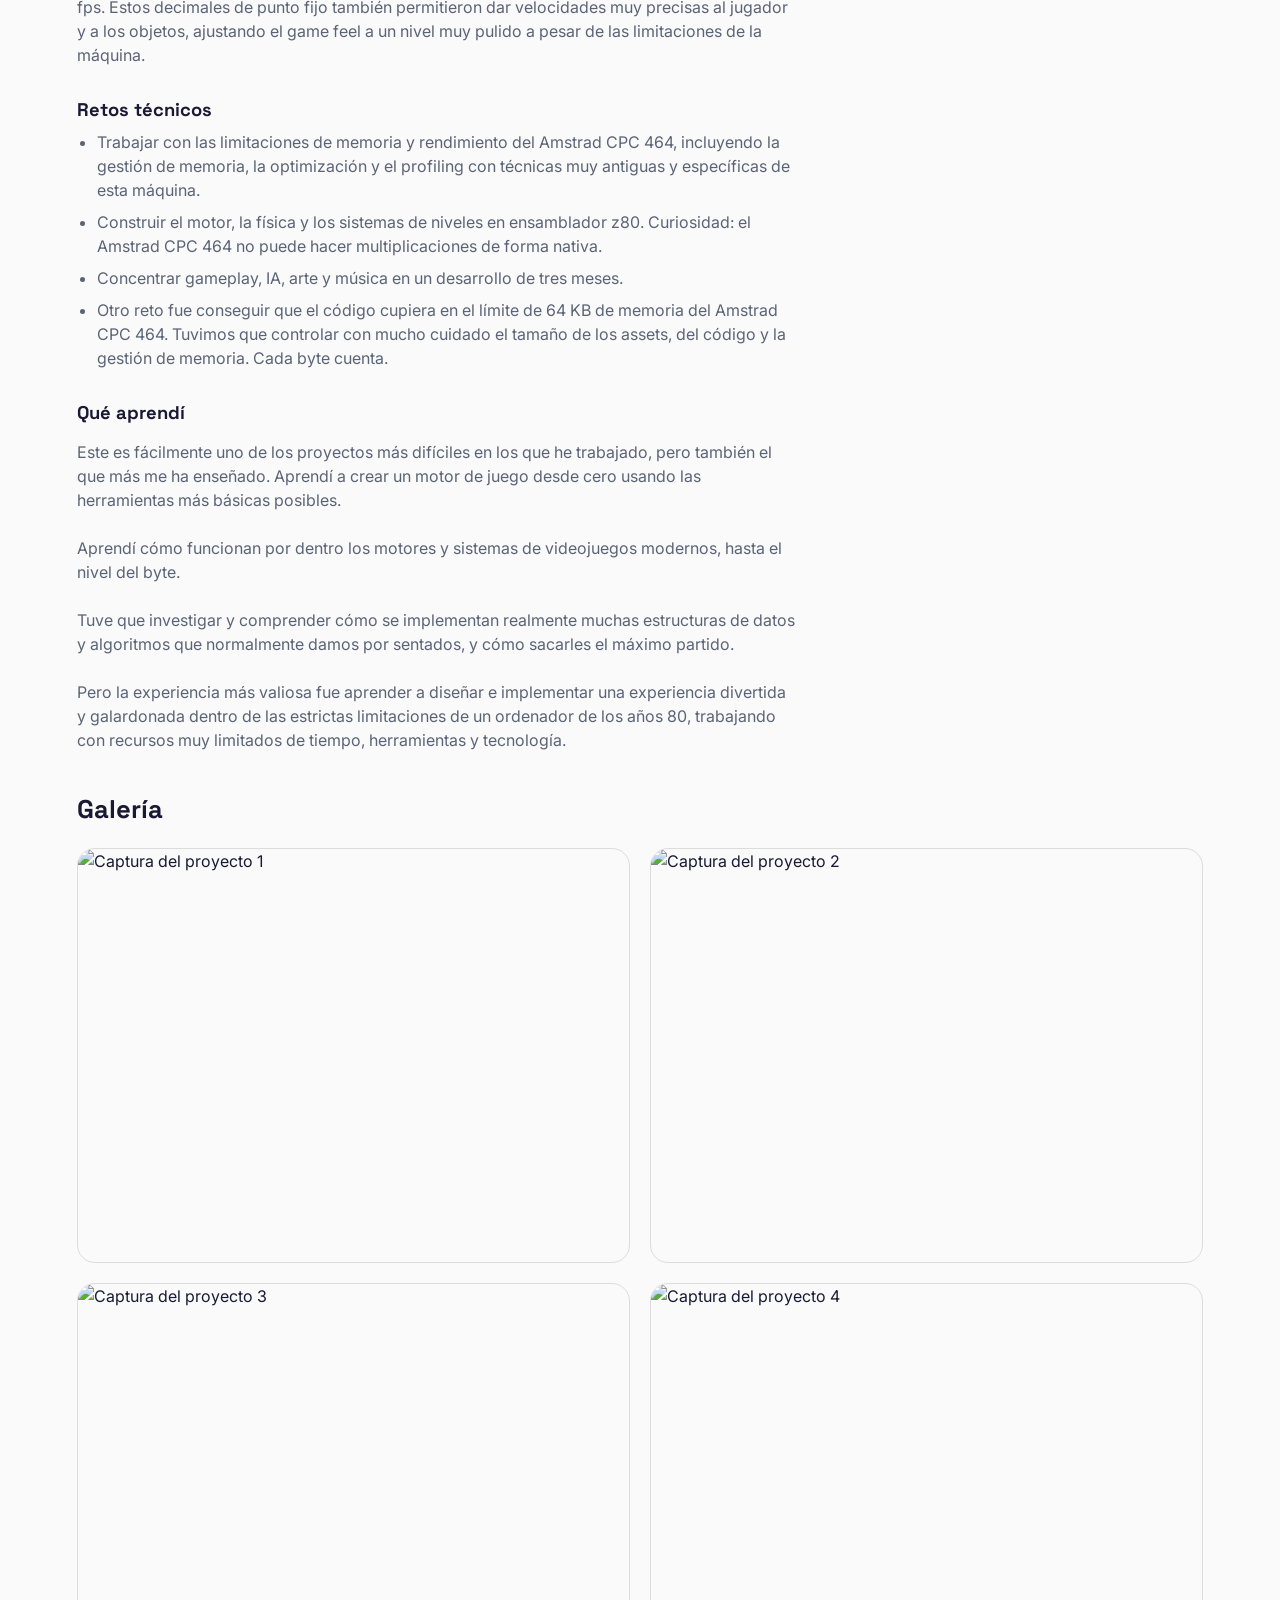
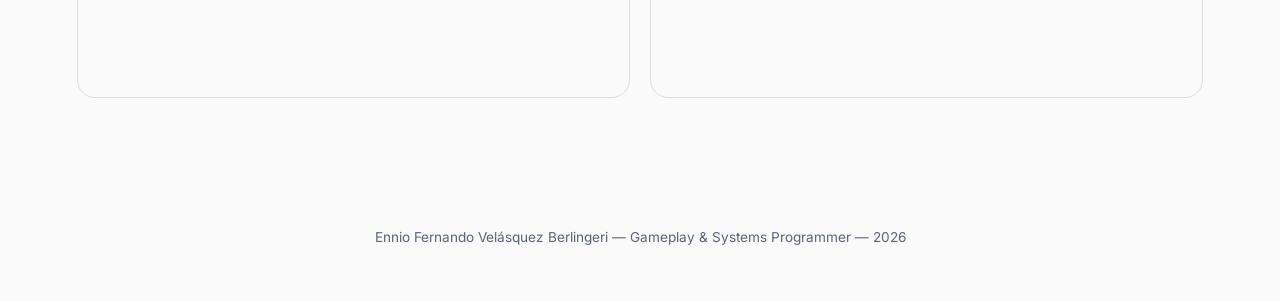
==== commit f72bc910: "project layout improvement" ====
--- a/project/get-out-of-my-store.html
+++ b/project/get-out-of-my-store.html
@@ -60,7 +60,7 @@
     <section class="project-video">
       <div class="video-frame">
         <iframe
-          src="https://www.youtube.com/watch?v=sbs7ZVag0Nc"
+          src="https://www.youtube.com/embed/sbs7ZVag0Nc?enablejsapi=1"
           title="Vídeo del proyecto"
           frameborder="0"
           allow="accelerometer; autoplay; clipboard-write; encrypted-media; gyroscope; picture-in-picture"
--- a/style.css
+++ b/style.css
@@ -707,7 +707,7 @@
 }
 
 .project-hero {
-  padding: 6vh 6vw 4vh;
+  padding: 6vh 6vw 1vh;
   scroll-margin-top: var(--header-h);
 }
 
@@ -761,16 +761,16 @@
 }
 
 .project-video {
-  padding: 0 6vw 6vh;
+  padding: 0 6vw 1vh;
 }
 
 .project-video .video-frame {
-  max-width: 960px;
+  max-width: 720px;
   margin: 0 auto;
 }
 
 .project-body {
-  padding: 4vh 6vw 8vh;
+  padding: 4vh 6vw 3vh;
   display: grid;
   grid-template-columns: 2fr 1fr;
   gap: 48px;
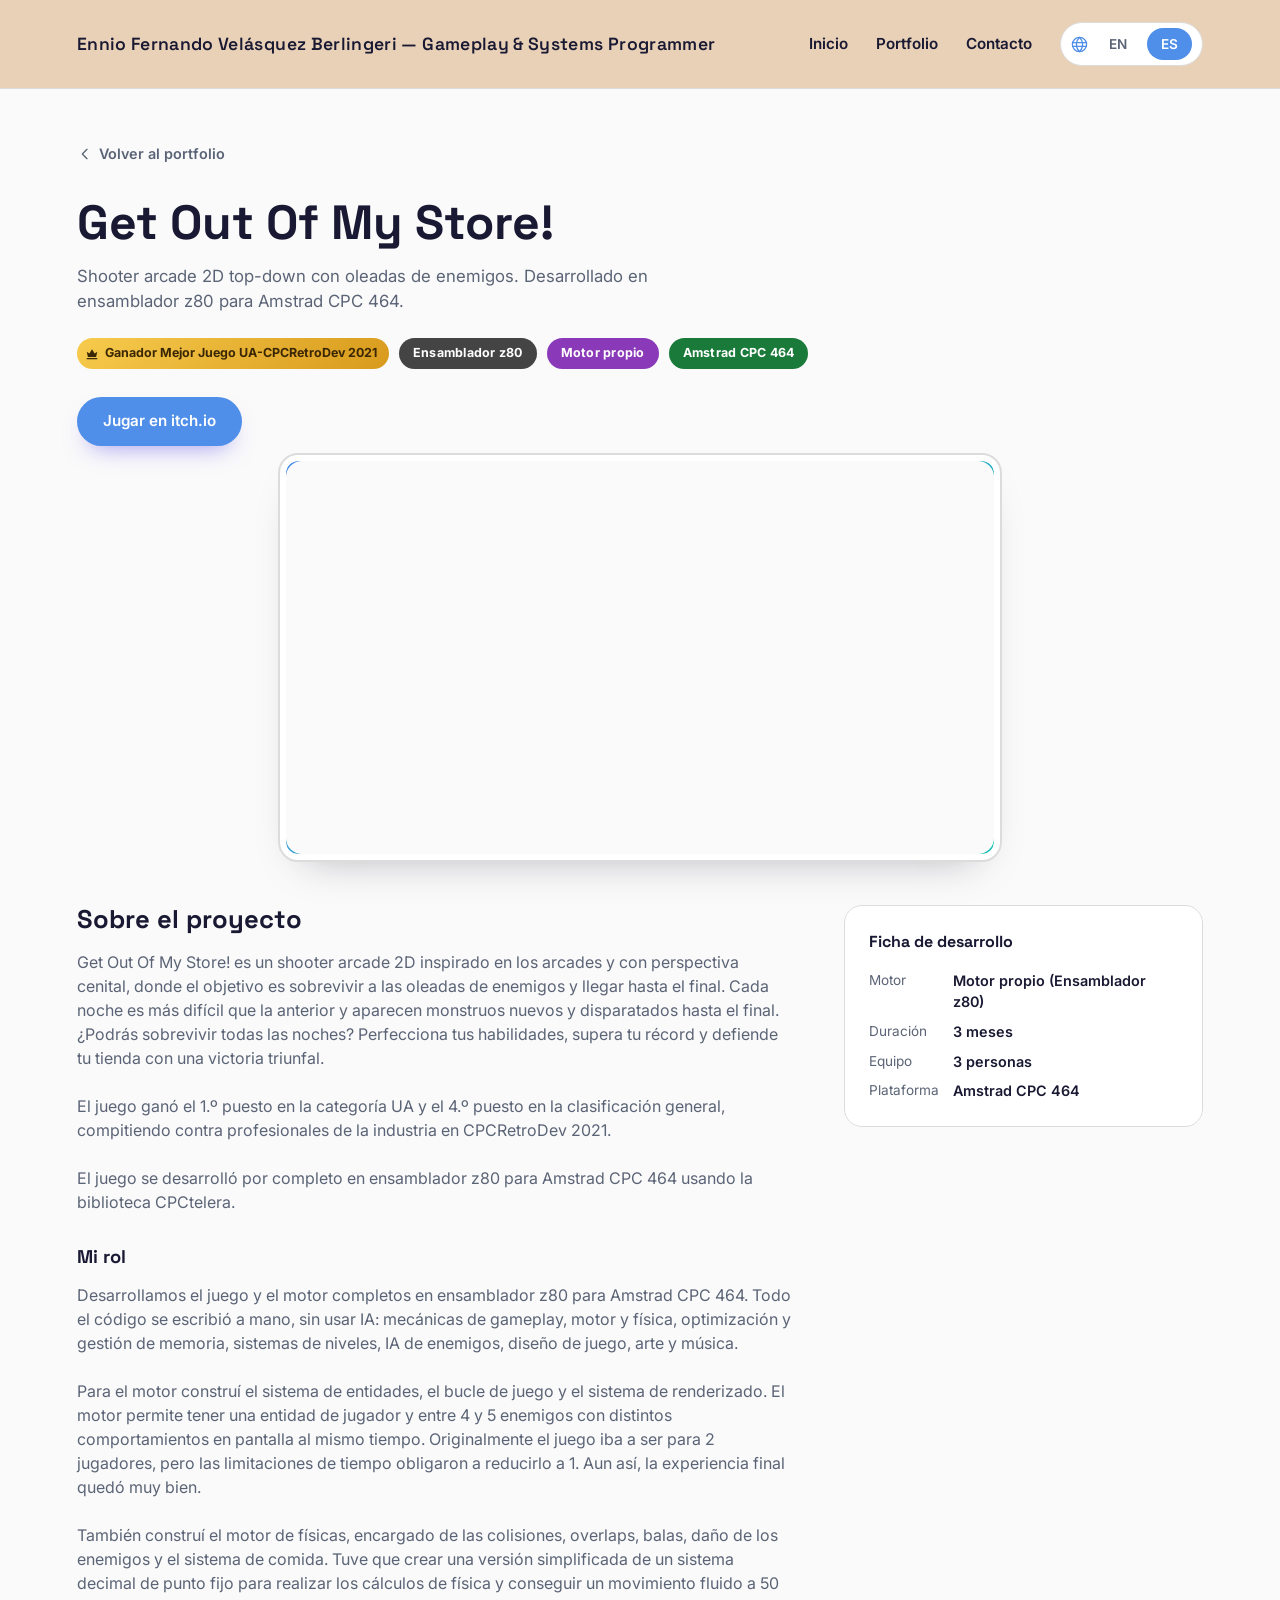
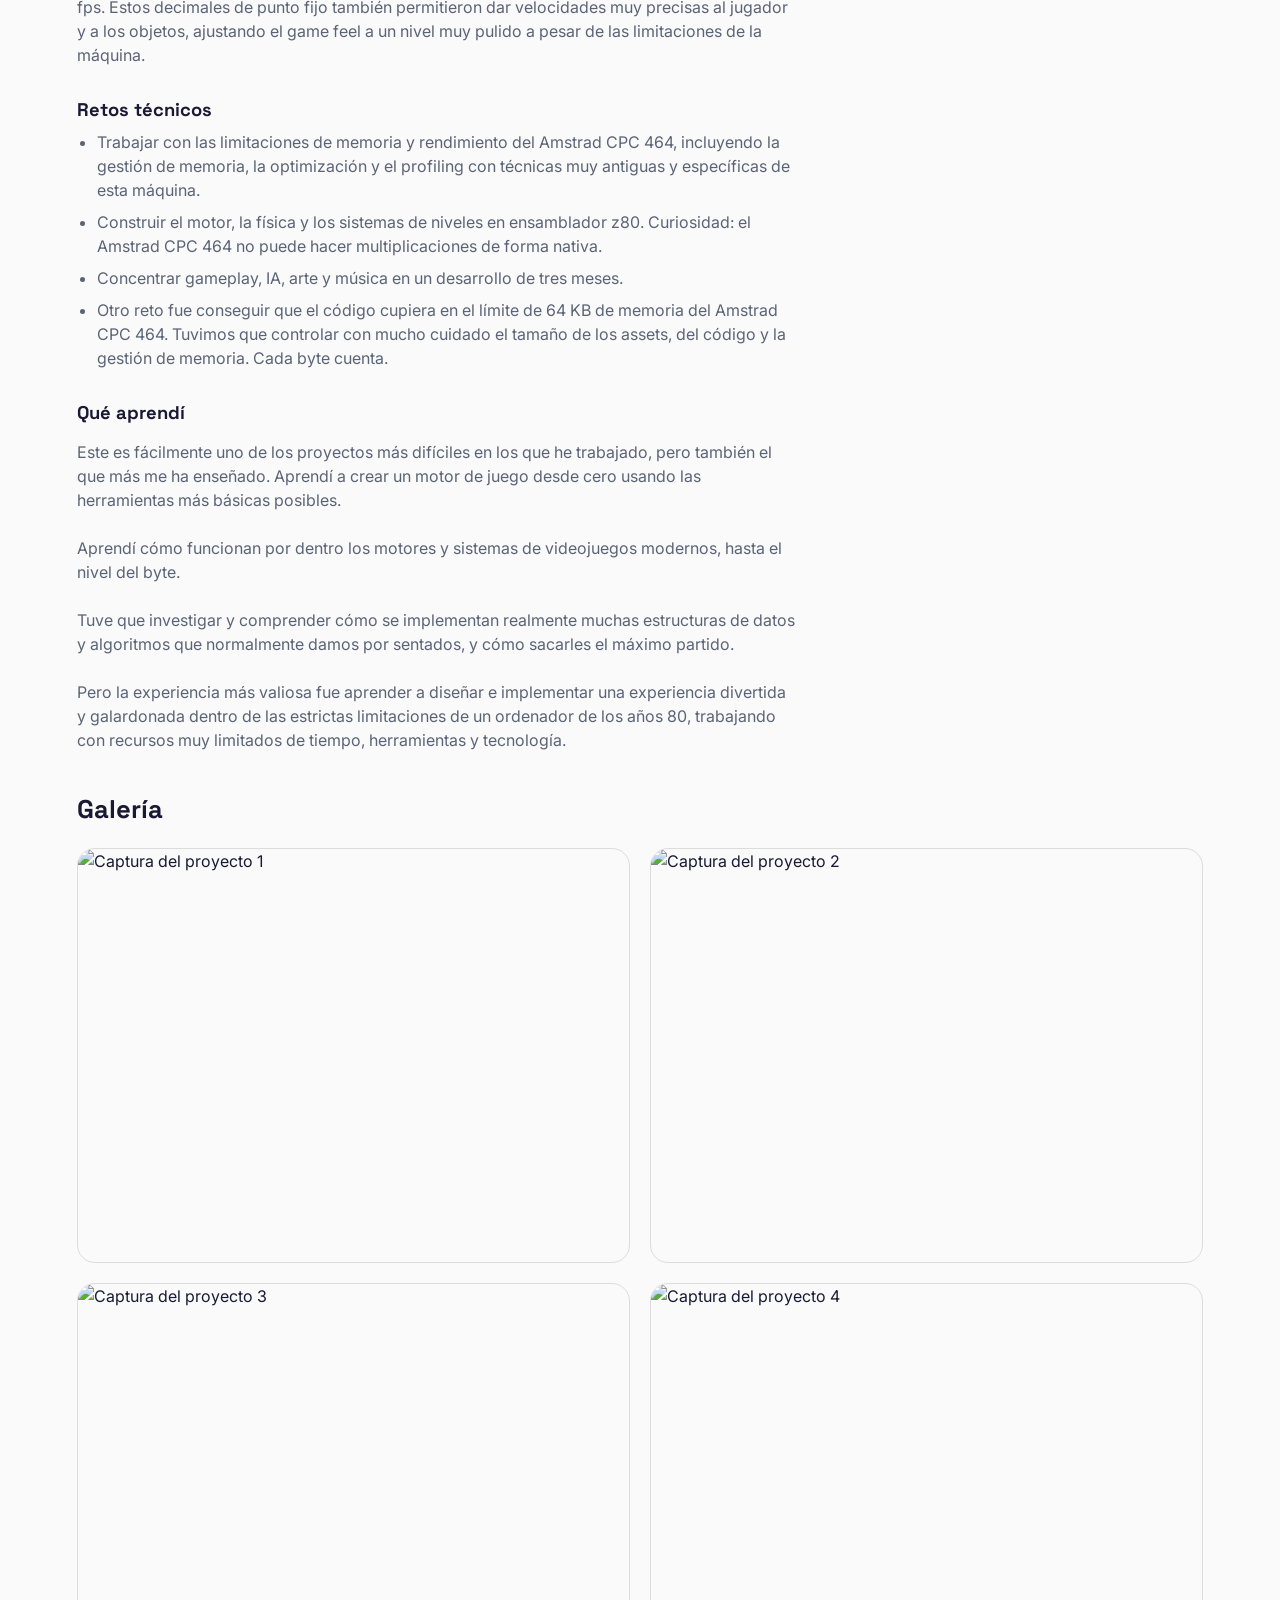
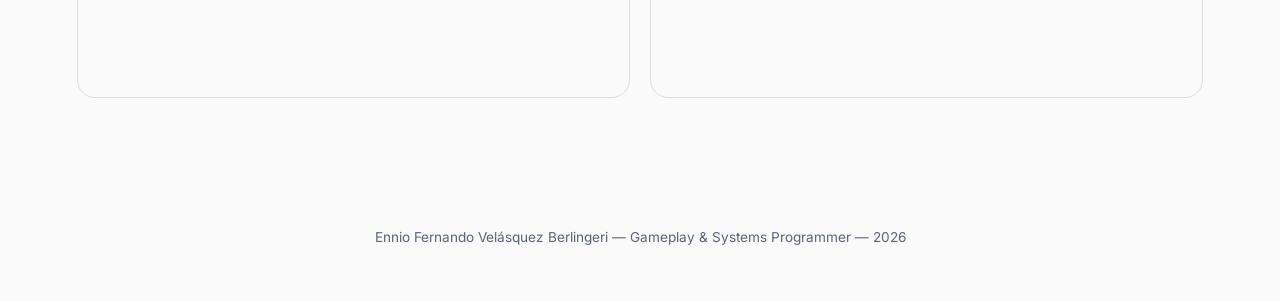
==== commit c623f43c: "image references" ====
--- a/project/get-out-of-my-store.html
+++ b/project/get-out-of-my-store.html
@@ -109,10 +109,10 @@
     <section class="project-gallery">
       <h2 data-i18n="project.goms.gallery.heading">Galería</h2>
       <div class="gallery-grid">
-        <img src="[IMAGEN_1]" alt="Captura del proyecto 1" data-i18n-alt="project.goms.gallery.alt1">
-        <img src="[IMAGEN_2]" alt="Captura del proyecto 2" data-i18n-alt="project.goms.gallery.alt2">
-        <img src="[IMAGEN_3]" alt="Captura del proyecto 3" data-i18n-alt="project.goms.gallery.alt3">
-        <img src="[IMAGEN_4]" alt="Captura del proyecto 4" data-i18n-alt="project.goms.gallery.alt4">
+        <img src="../resources/goms/1.png" alt="Captura del proyecto 1" data-i18n-alt="project.goms.gallery.alt1">
+        <img src="../resources/goms/2.png" alt="Captura del proyecto 2" data-i18n-alt="project.goms.gallery.alt2">
+        <img src="../resources/goms/3.png" alt="Captura del proyecto 3" data-i18n-alt="project.goms.gallery.alt3">
+        <img src="../resources/goms/4.png" alt="Captura del proyecto 4" data-i18n-alt="project.goms.gallery.alt4">
       </div>
     </section>
   </main>
